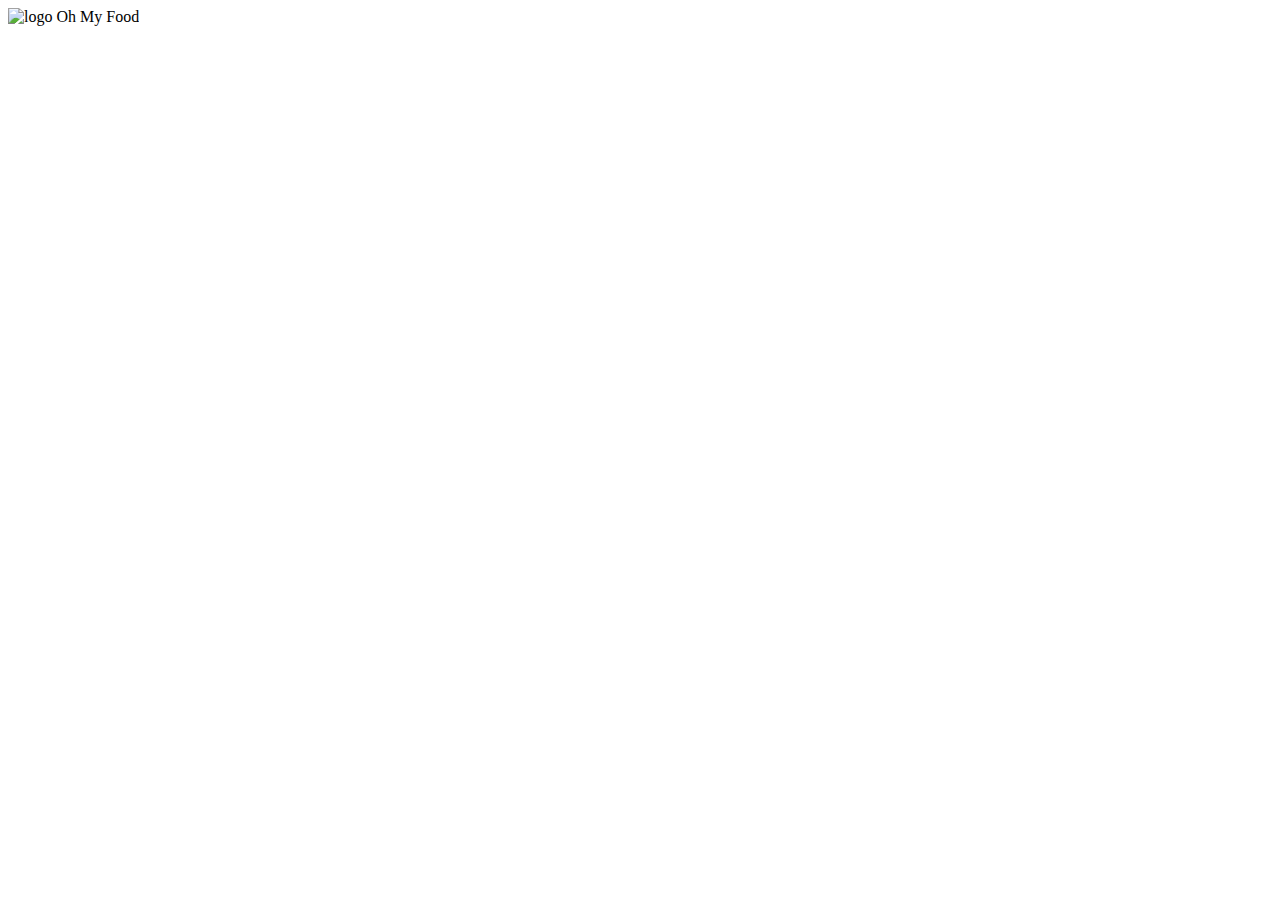
==== menu_a_la_francaise.html @ 5e6cb44e "first" ====
<!DOCTYPE html>
<html lang="fr">
<head>
    <meta charset="UTF-8">
    <meta name="viewport" content="width=device-width, initial-scale=1.0">
    <title>A la française</title>
    <link rel="stylesheet" href="./style.css">
</head>
<body>
    <header>
        <i class="fa-solid fa-arrow-left"></i>
        <img src="./Images et textes Ohmyfood/images/logo/" alt="logo Oh My Food">
    </header>

    <footer>
        
    </footer>
</body>
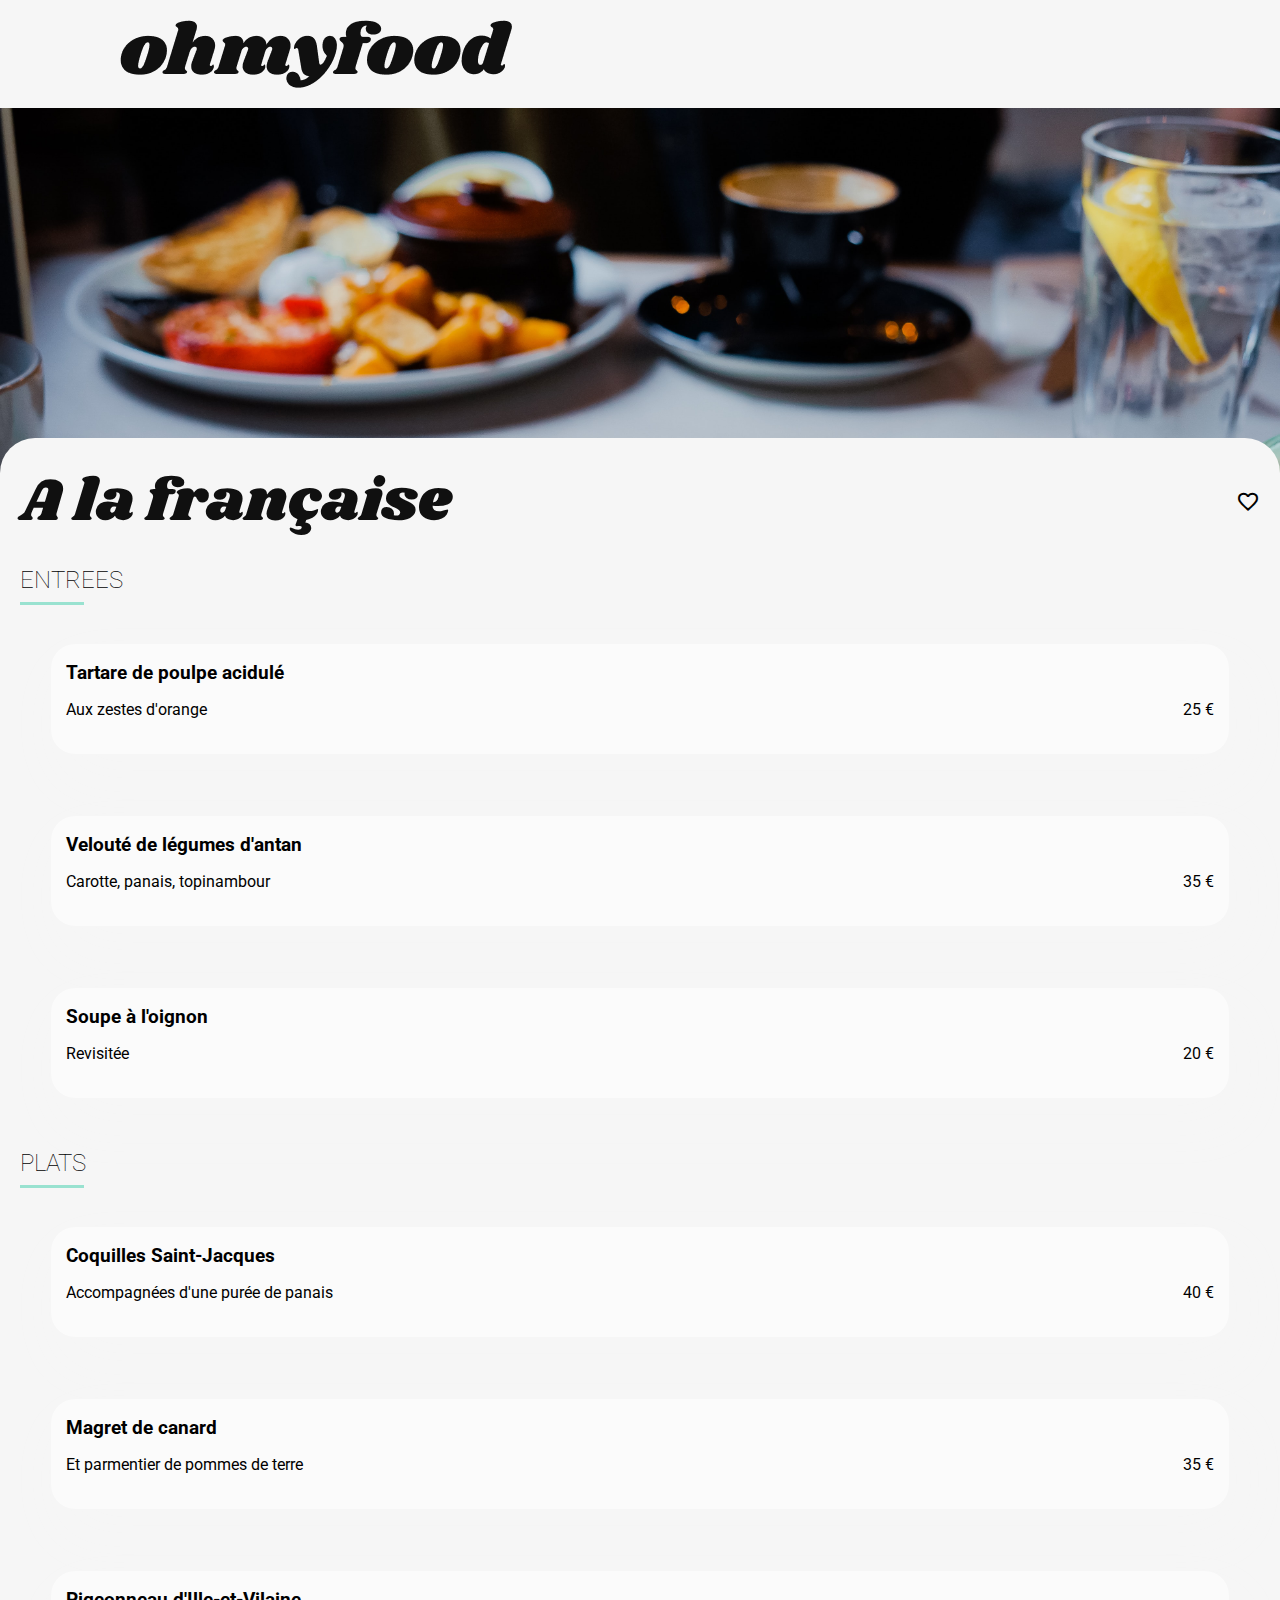
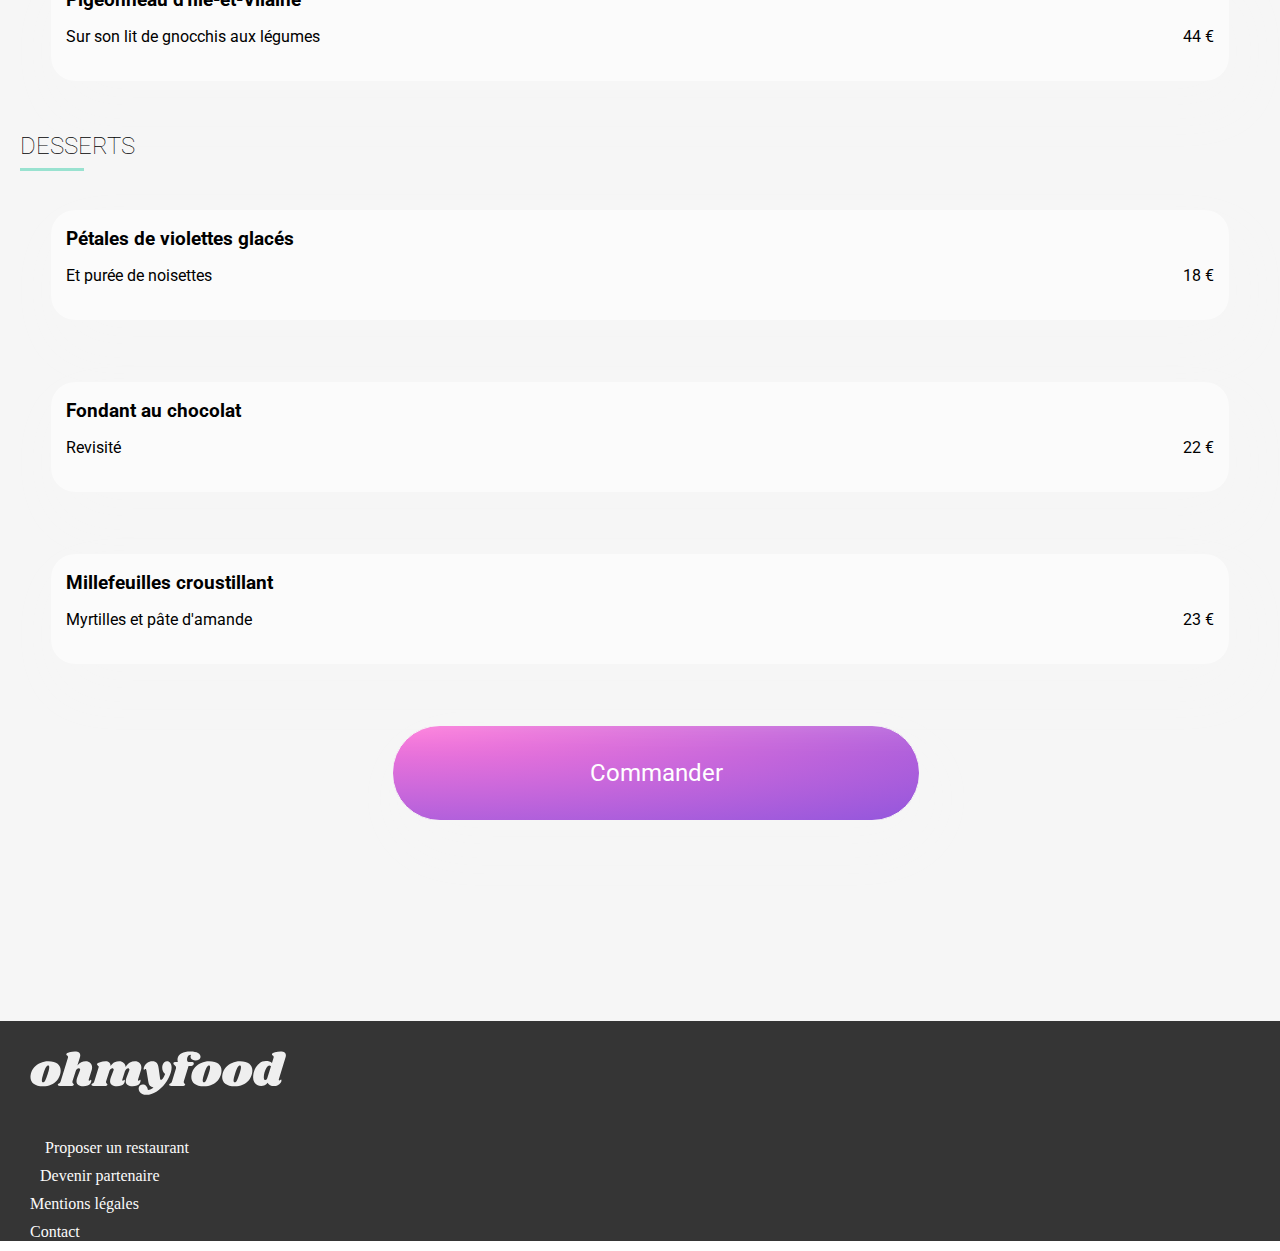
==== commit 7b34c305: "pages menu" ====
--- a/menu_a_la_francaise.html
+++ b/menu_a_la_francaise.html
@@ -4,15 +4,172 @@
     <meta charset="UTF-8">
     <meta name="viewport" content="width=device-width, initial-scale=1.0">
     <title>A la française</title>
-    <link rel="stylesheet" href="./style.css">
+    <link rel="preconnect" href="https://fonts.googleapis.com">
+    <link rel="preconnect" href="https://fonts.gstatic.com" crossorigin>
+    <link href="https://fonts.googleapis.com/css2?family=Roboto:wght@300;500;900&display=swap" rel="stylesheet">
+    <link href="https://fonts.googleapis.com/css2?family=Shrikhand&display=swap" rel="stylesheet">
+    <link rel="stylesheet" href="https://fonts.googleapis.com/css2?family=Material+Symbols+Outlined:opsz,wght,FILL,GRAD@24,400,0,0" />
+    <link rel="stylesheet" href="https://cdnjs.cloudflare.com/ajax/libs/font-awesome/6.2.1/css/all.min.css"
+    integrity="sha512-MV7K8+y+gLIBoVD59lQIYicR65iaqukzvf/nwasF0nqhPay5w/9lJmVM2hMDcnK1OnMGCdVK+iQrJ7lzPJQd1w=="
+    crossorigin="anonymous" referrerpolicy="no-referrer">
+    <link rel="stylesheet" href="SCSS/styles_menu.css">
 </head>
 <body>
+    <div class="main-container">
     <header>
-        <i class="fa-solid fa-arrow-left"></i>
-        <img src="./Images et textes Ohmyfood/images/logo/" alt="logo Oh My Food">
+        <a href="index.html"><i class="fa-solid fa-arrow-left"></i></a>
+        <img src="/Images et textes Ohmyfood/images/logo/ohmyfood.png" alt="logo Oh My Food" class="logo">
     </header>
+    
+        <div class="img_restau">
+            <img src="Images et textes Ohmyfood/images/restaurants/toa-heftiba-DQKerTsQwi0-unsplash.jpg" 
+            alt="image d'un plat du restaurant A la française">
+        </div>
+        <section class="menu">
 
-    <footer>
-        
+            <div class="name_restau">
+            <h1>A la française</h1>
+            <span class="material-symbols-outlined">
+                favorite
+            </span>
+            </div>
+
+            <div class="entrees">
+                <h2>ENTREES</h2>
+                <hr class="line">
+                <div>
+                    <div class="btn">  
+                        <h3>Tartare de poulpe acidulé</h3>
+                        <div>
+                            <p>Aux zestes d'orange</p>
+                            <span class="price">25 €</span>
+                        </div>
+                    </div>
+                    <div class="btn_menu hidden">
+                        <i class="fa-solid fa-circle-check"></i>
+                    </div>
+                </div>
+                <div>
+                    <div class="btn">
+                        <h3>Velouté de légumes d'antan</h3>
+                        <div>
+                            <p>Carotte, panais, topinambour</p>
+                            <span class="price">35 €</span>
+                        </div>
+                    </div>
+                    <div class="btn_menu hidden">
+                        <i class="fa-solid fa-circle-check"></i>
+                    </div>
+                </div>
+                <div>
+                    <div class="btn">
+                        <h3>Soupe à l'oignon</h3>
+                        <div>
+                            <p>Revisitée</p>
+                            <span class="price">20 €</span>
+                        </div>
+                    </div>
+                    <div class="btn_menu hidden">
+                        <i class="fa-solid fa-circle-check"></i>
+                    </div>
+                </div>
+            </div>
+
+            <div class="plats">
+                <h2>PLATS</h2>
+                <hr class="line">
+                <div>
+                    <div class="btn">  
+                        <h3>Coquilles Saint-Jacques</h3>
+                        <div>
+                            <p>Accompagnées d'une purée de panais</p>
+                            <span class="price">40 €</span>
+                        </div>
+                    </div>
+                    <div class="btn_menu hidden">
+                        <i class="fa-solid fa-circle-check"></i>
+                    </div>
+                </div>
+                <div>
+                    <div class="btn">
+                        <h3>Magret de canard</h3>
+                        <div>
+                            <p>Et parmentier de pommes de terre</p>
+                            <span class="price">35 €</span>
+                        </div>
+                    </div>
+                    <div class="btn_menu hidden">
+                        <i class="fa-solid fa-circle-check"></i>
+                    </div>
+                </div>
+                <div>
+                    <div class="btn">
+                        <h3>Pigeonneau d'Ille-et-Vilaine</h3>
+                        <div>
+                            <p>Sur son lit de gnocchis aux légumes</p>
+                            <span class="price">44 €</span>
+                        </div>
+                    </div>
+                    <div class="btn_menu hidden">
+                        <i class="fa-solid fa-circle-check"></i>
+                    </div>
+                </div>
+            </div>
+
+            <div class="desserts">
+                <h2>DESSERTS</h2>
+                <hr class="line">
+                <div>
+                    <div class="btn">  
+                        <h3>Pétales de violettes glacés</h3>
+                        <div>
+                            <p>Et purée de noisettes</p>
+                            <span class="price">18 €</span>
+                        </div>
+                    </div>
+                    <div class="btn_menu hidden">
+                        <i class="fa-solid fa-circle-check"></i>
+                    </div>
+                </div>
+                <div>
+                    <div class="btn">
+                        <h3>Fondant au chocolat</h3>
+                        <div>
+                            <p>Revisité</p>
+                            <span class="price">22 €</span>
+                        </div>
+                    </div>
+                    <div class="btn_menu hidden">
+                        <i class="fa-solid fa-circle-check"></i>
+                    </div>
+                </div>
+                <div>
+                    <div class="btn">
+                        <h3>Millefeuilles croustillant</h3>
+                        <div>
+                            <p>Myrtilles et pâte d'amande</p>
+                            <span class="price">23 €</span>
+                        </div>
+                    </div>
+                    <div class="btn_menu hidden">
+                        <i class="fa-solid fa-circle-check"></i>
+                    </div>
+                </div>
+            </div>
+            
+            <div class="btn btn_pink">Commander</div>
+    </section>
+    </div>
+
+
+
+    <footer class="footer">
+        <img src="/Images et textes Ohmyfood/images/logo/ohmyfood@2x.svg" alt="logo oh my food" class="logo">
+        <ul>
+            <li> <a href="#"><i class="fa-solid fa-utensils"></i>Proposer un restaurant</a></li>
+            <li> <a href="#"><i class="fa-solid fa-handshake-angle"></i>Devenir partenaire</a></li>
+            <li> <a href="#">Mentions légales</a></li>
+            <li> <a href="#">Contact</a></li>
+        </ul>
     </footer>
 </body>--- a/SCSS/styles_menu.css
+++ b/SCSS/styles_menu.css
@@ -0,0 +1,178 @@
+body {
+  margin: 0;
+  padding: 0;
+  width: 100%;
+}
+
+.main-container {
+  display: flex;
+  width: 100%;
+  flex-direction: column;
+  font-family: "Roboto";
+  padding-bottom: 0px;
+  background-color: #f6f6f6;
+}
+
+header {
+  display: flex;
+  flex-direction: row;
+  align-items: center;
+  padding: 20px;
+}
+header .fa-arrow-left {
+  margin-right: 100px;
+}
+
+.img_restau {
+  width: 100%;
+  height: 30rem;
+  margin: 0px;
+  padding: 0px;
+}
+.img_restau img {
+  width: 100%;
+  -o-object-fit: cover;
+     object-fit: cover;
+  margin: 0px;
+  padding: 0px;
+}
+
+.menu {
+  width: 100%;
+  height: 100%;
+  box-sizing: border-box;
+  background-color: #f6f6f6;
+  border-radius: 35px 35px 0 0;
+  padding: 20px;
+  position: relative;
+  top: -150px;
+}
+
+.name_restau {
+  display: flex;
+  flex-direction: row;
+  align-items: center;
+  justify-content: space-between;
+  font-family: "Shrikhand";
+  margin: 0px;
+}
+.name_restau h1 {
+  margin: 0px;
+  font-size: 60px;
+  font-weight: 300;
+  color: #101010;
+}
+.name_restau .material-symbols-outlined {
+  margin-left: 15%;
+}
+
+h1, h3, div {
+  text-overflow: ellipsis;
+}
+
+a {
+  text-decoration: none;
+  color: inherit;
+}
+
+.btn {
+  width: 100%;
+  height: 5rem;
+  margin: 30px;
+  padding: 15px;
+  display: flex;
+  flex-direction: column;
+  justify-content: center;
+  background-color: #fbfbfb;
+  border: 1px solid #f6f6f6;
+  border-radius: 25px;
+  box-shadow: 10px 25px 55px 5px #f6f6f6;
+  color: black;
+}
+.btn_pink {
+  background: radial-gradient(ellipse at top left, #FF79DA, #9356DC);
+  color: white;
+  font-size: 24px;
+  text-align: center;
+  justify-content: center;
+  border-radius: 25rem;
+  width: 40%;
+  height: 4rem;
+  margin-left: 30%;
+}
+.btn_menu {
+  background-color: #99E2D0;
+  width: 5rem;
+  height: 5rem;
+  padding: 10px;
+  border-radius: 0 15px 15px 0;
+  justify-content: center;
+}
+.btn_menu .fa-circle-check {
+  color: #fbfbfb;
+  font-size: 3rem;
+}
+.btn_menu.hidden {
+  display: none;
+}
+.btn h3 {
+  width: 100%;
+  margin: 0;
+}
+.btn div {
+  width: 100%;
+  margin: 0;
+  display: flex;
+  justify-content: space-between;
+}
+
+.entrees, .plats, .desserts {
+  display: flex;
+  flex-direction: column;
+}
+.entrees div, .plats div, .desserts div {
+  display: flex;
+  align-items: center;
+}
+.entrees h2, .plats h2, .desserts h2 {
+  width: 100%;
+  font-size: 24px;
+  font-weight: 100;
+  margin-bottom: 0px;
+}
+.entrees .line, .plats .line, .desserts .line {
+  width: 4rem;
+  height: 3px;
+  background-color: #99E2D0;
+  margin-left: 0px;
+  border: none;
+}
+
+.footer {
+  background-color: #353535;
+  margin: 0px;
+}
+.footer .logo {
+  width: 20%;
+  filter: invert(100%);
+  margin: 30px;
+  padding: 0px;
+}
+.footer ul {
+  list-style-type: none;
+  padding: 0px;
+  margin: 10px 30px;
+}
+.footer i {
+  margin: 0px;
+}
+.footer .fa-utensils {
+  margin-right: 15px;
+}
+.footer .fa-handshake-angle {
+  margin-right: 10px;
+}
+.footer li {
+  margin: 10px 0px;
+  color: #fbfbfb;
+}/*# sourceMappingURL=styles_menu.css.map */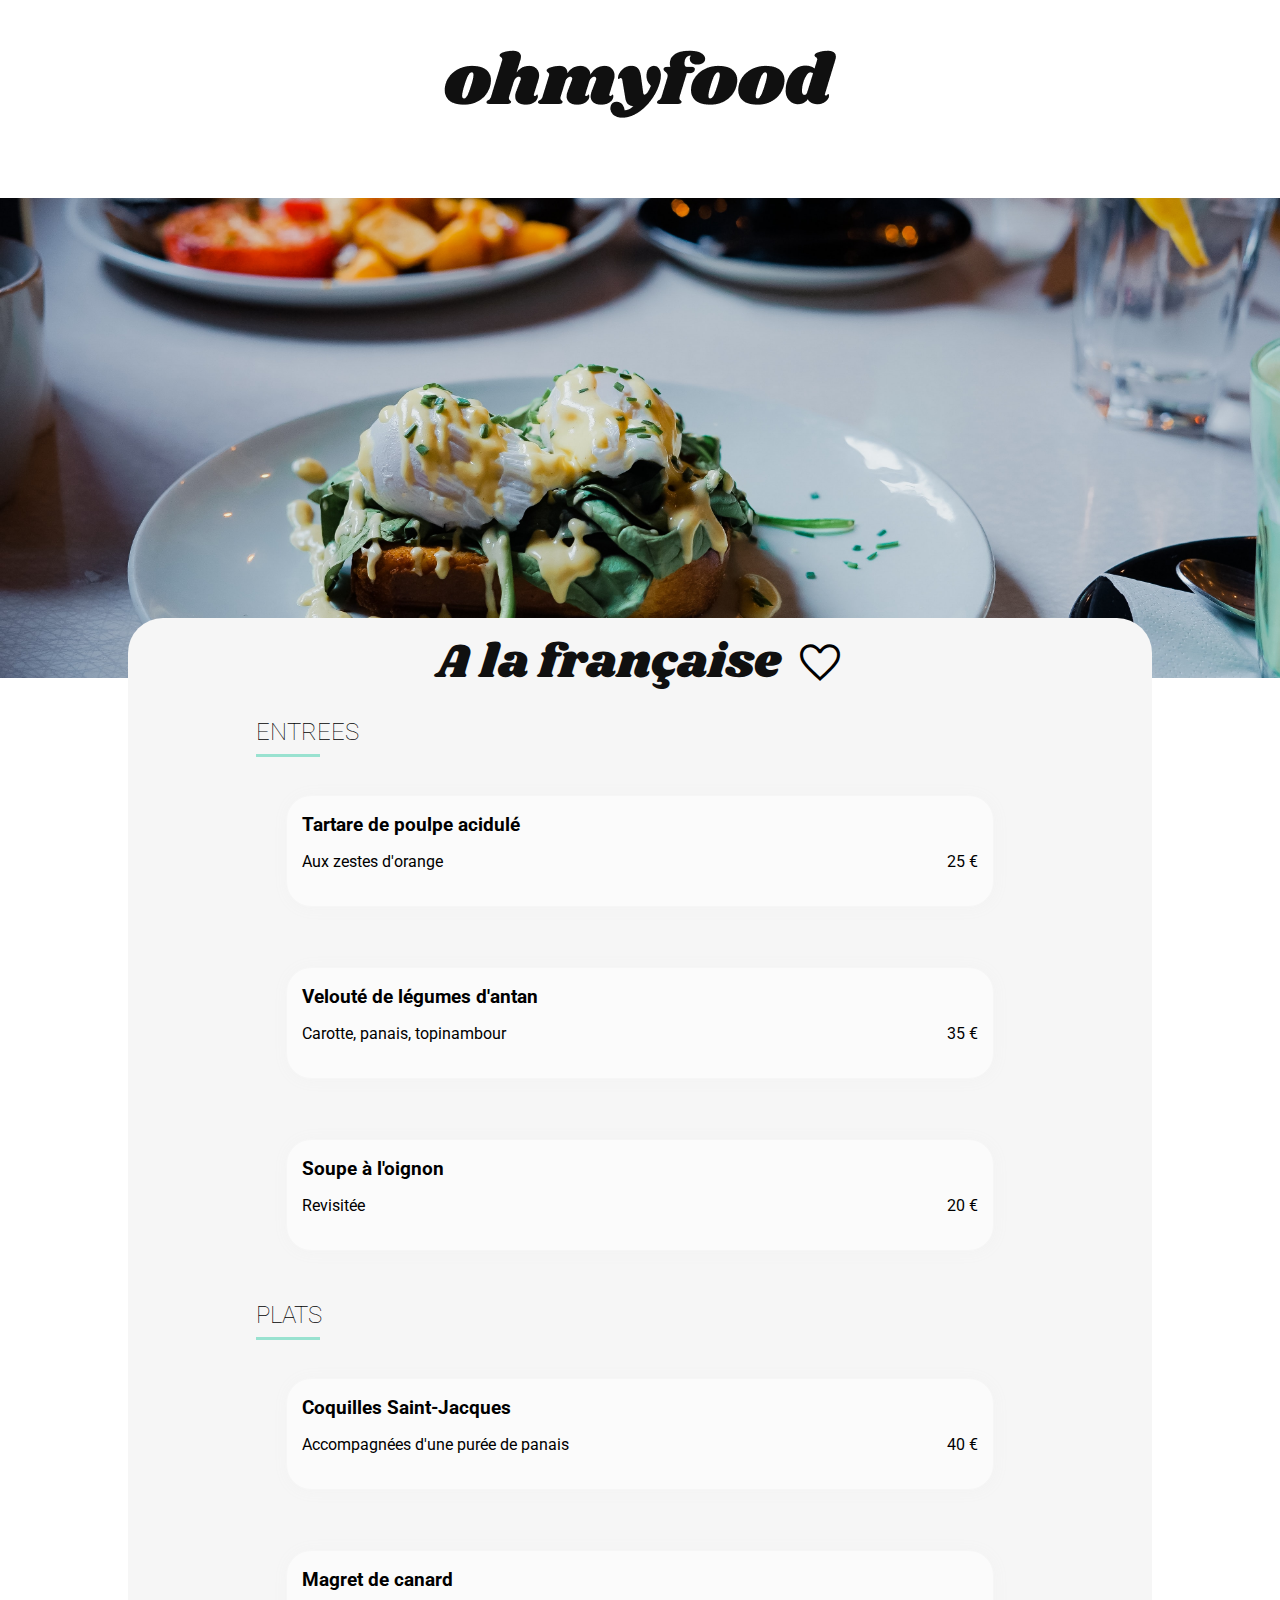
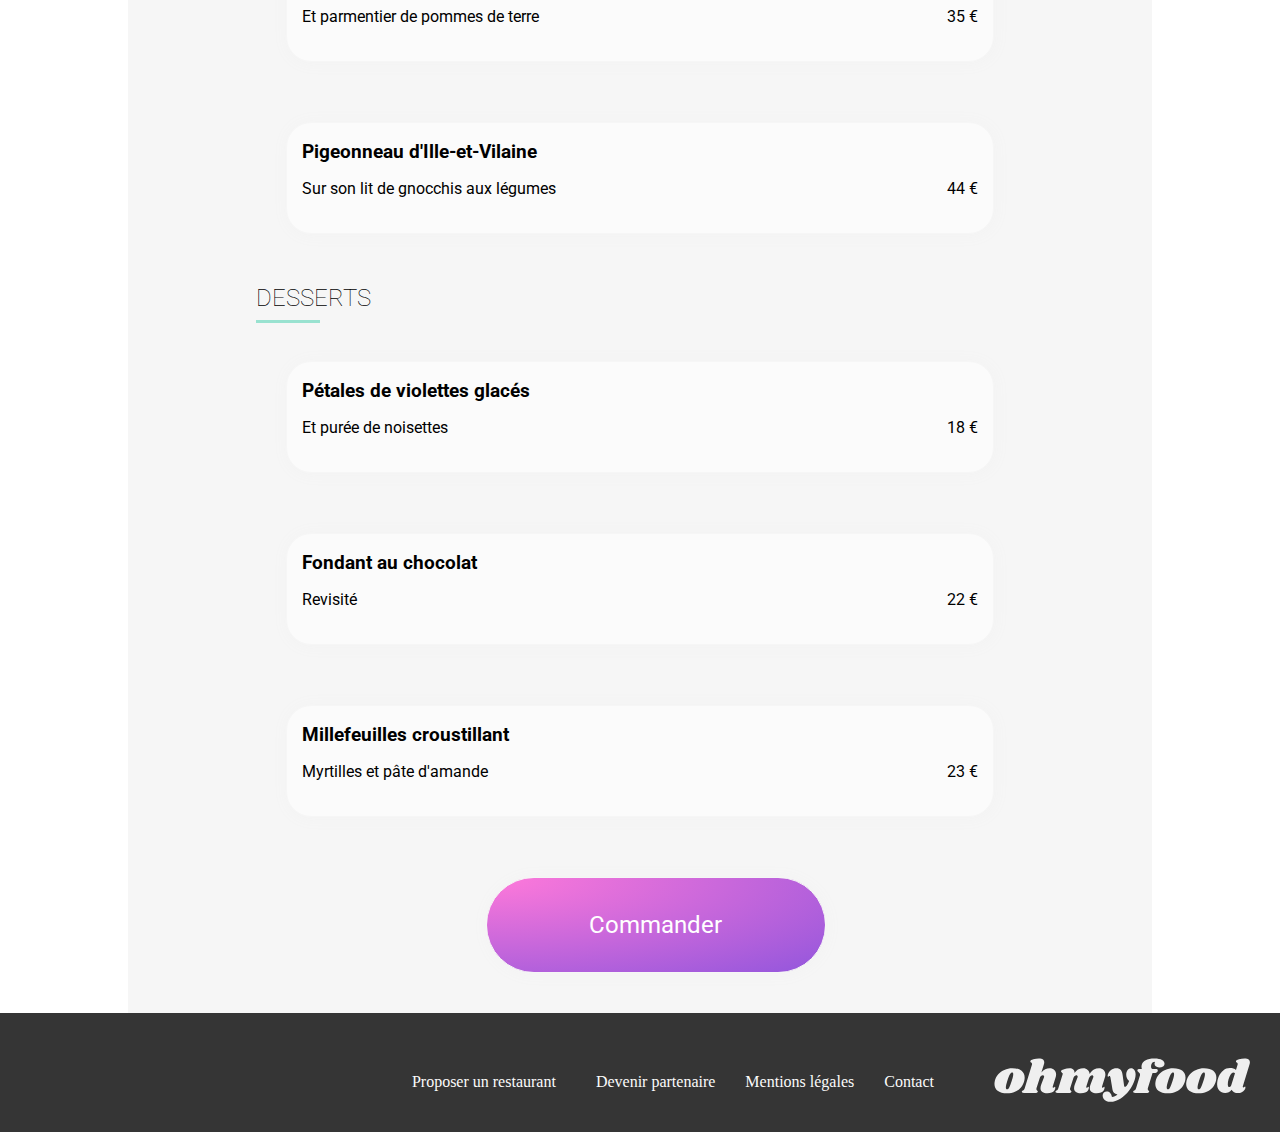
==== commit 157b7c4b: "pages menu" ====
--- a/menu_a_la_francaise.html
+++ b/menu_a_la_francaise.html
@@ -1,5 +1,6 @@
 <!DOCTYPE html>
 <html lang="fr">
+
 <head>
     <meta charset="UTF-8">
     <meta name="viewport" content="width=device-width, initial-scale=1.0">
@@ -8,37 +9,40 @@
     <link rel="preconnect" href="https://fonts.gstatic.com" crossorigin>
     <link href="https://fonts.googleapis.com/css2?family=Roboto:wght@300;500;900&display=swap" rel="stylesheet">
     <link href="https://fonts.googleapis.com/css2?family=Shrikhand&display=swap" rel="stylesheet">
-    <link rel="stylesheet" href="https://fonts.googleapis.com/css2?family=Material+Symbols+Outlined:opsz,wght,FILL,GRAD@24,400,0,0" />
+    <link rel="stylesheet"
+        href="https://fonts.googleapis.com/css2?family=Material+Symbols+Outlined:opsz,wght,FILL,GRAD@24,400,0,0" />
     <link rel="stylesheet" href="https://cdnjs.cloudflare.com/ajax/libs/font-awesome/6.2.1/css/all.min.css"
-    integrity="sha512-MV7K8+y+gLIBoVD59lQIYicR65iaqukzvf/nwasF0nqhPay5w/9lJmVM2hMDcnK1OnMGCdVK+iQrJ7lzPJQd1w=="
-    crossorigin="anonymous" referrerpolicy="no-referrer">
+        integrity="sha512-MV7K8+y+gLIBoVD59lQIYicR65iaqukzvf/nwasF0nqhPay5w/9lJmVM2hMDcnK1OnMGCdVK+iQrJ7lzPJQd1w=="
+        crossorigin="anonymous" referrerpolicy="no-referrer">
     <link rel="stylesheet" href="SCSS/styles_menu.css">
 </head>
+
 <body>
     <div class="main-container">
-    <header>
-        <a href="index.html"><i class="fa-solid fa-arrow-left"></i></a>
-        <img src="/Images et textes Ohmyfood/images/logo/ohmyfood.png" alt="logo Oh My Food" class="logo">
-    </header>
-    
+        <header>
+            <a href="index.html"><i class="fa-solid fa-arrow-left"></i>
+            <img src="/Images et textes Ohmyfood/images/logo/ohmyfood.png" alt="logo Oh My Food" class="logo">
+            </a>
+        </header>
+
         <div class="img_restau">
-            <img src="Images et textes Ohmyfood/images/restaurants/toa-heftiba-DQKerTsQwi0-unsplash.jpg" 
-            alt="image d'un plat du restaurant A la française">
+            <img src="Images et textes Ohmyfood/images/restaurants/toa-heftiba-DQKerTsQwi0-unsplash.jpg"
+                alt="image d'un plat du restaurant A la française">
         </div>
         <section class="menu">
 
             <div class="name_restau">
-            <h1>A la française</h1>
-            <span class="material-symbols-outlined">
-                favorite
-            </span>
+                <h1>A la française</h1>
+                <span class="material-symbols-outlined">
+                    favorite
+                </span>
             </div>
 
             <div class="entrees">
                 <h2>ENTREES</h2>
                 <hr class="line">
                 <div>
-                    <div class="btn">  
+                    <div class="btn">
                         <h3>Tartare de poulpe acidulé</h3>
                         <div>
                             <p>Aux zestes d'orange</p>
@@ -79,7 +83,7 @@
                 <h2>PLATS</h2>
                 <hr class="line">
                 <div>
-                    <div class="btn">  
+                    <div class="btn">
                         <h3>Coquilles Saint-Jacques</h3>
                         <div>
                             <p>Accompagnées d'une purée de panais</p>
@@ -120,7 +124,7 @@
                 <h2>DESSERTS</h2>
                 <hr class="line">
                 <div>
-                    <div class="btn">  
+                    <div class="btn">
                         <h3>Pétales de violettes glacés</h3>
                         <div>
                             <p>Et purée de noisettes</p>
@@ -156,9 +160,9 @@
                     </div>
                 </div>
             </div>
-            
+
             <div class="btn btn_pink">Commander</div>
-    </section>
+        </section>
     </div>
 
 
--- a/SCSS/styles_menu.css
+++ b/SCSS/styles_menu.css
@@ -10,17 +10,25 @@
   flex-direction: column;
   font-family: "Roboto";
   padding-bottom: 0px;
-  background-color: #f6f6f6;
+  margin-bottom: 0px;
+  background-color: none;
 }
 
 header {
+  padding-top: 30px;
+}
+header a {
   display: flex;
   flex-direction: row;
   align-items: center;
+  justify-content: center;
   padding: 20px;
+  position: relative;
 }
 header .fa-arrow-left {
-  margin-right: 100px;
+  display: block;
+  position: absolute;
+  left: 20px;
 }
 
 .img_restau {
@@ -28,6 +36,8 @@
   height: 30rem;
   margin: 0px;
   padding: 0px;
+  position: relative;
+  bottom: -60px;
 }
 .img_restau img {
   width: 100%;
@@ -39,34 +49,36 @@
 
 .menu {
   width: 100%;
-  height: 100%;
   box-sizing: border-box;
   background-color: #f6f6f6;
   border-radius: 35px 35px 0 0;
-  padding: 20px;
+  padding: 20px 10px;
+  margin: 0px;
   position: relative;
-  top: -150px;
 }
 
 .name_restau {
   display: flex;
   flex-direction: row;
   align-items: center;
-  justify-content: space-between;
+  justify-content: center;
   font-family: "Shrikhand";
   margin: 0px;
 }
 .name_restau h1 {
   margin: 0px;
-  font-size: 60px;
+  font-size: 48px;
   font-weight: 300;
   color: #101010;
 }
 .name_restau .material-symbols-outlined {
-  margin-left: 15%;
-}
-
-h1, h3, div {
+  margin-left: 15px;
+  font-size: 48px;
+}
+
+h1,
+h3,
+div {
   text-overflow: ellipsis;
 }
 
@@ -86,8 +98,12 @@
   background-color: #fbfbfb;
   border: 1px solid #f6f6f6;
   border-radius: 25px;
-  box-shadow: 10px 25px 55px 5px #f6f6f6;
+  box-shadow: 1px 1px 15px 1px #f3f3f3;
   color: black;
+}
+.btn:active + .hidden {
+  display: block;
+  transform: translatex(-150%);
 }
 .btn_pink {
   background: radial-gradient(ellipse at top left, #FF79DA, #9356DC);
@@ -114,33 +130,44 @@
 }
 .btn_menu.hidden {
   display: none;
-}
-.btn h3 {
+  transition: all;
+}
+
+h3 {
   width: 100%;
   margin: 0;
 }
-.btn div {
+
+div {
   width: 100%;
   margin: 0;
   display: flex;
   justify-content: space-between;
 }
 
-.entrees, .plats, .desserts {
+.entrees,
+.plats,
+.desserts {
   display: flex;
   flex-direction: column;
 }
-.entrees div, .plats div, .desserts div {
+.entrees div,
+.plats div,
+.desserts div {
   display: flex;
   align-items: center;
 }
-.entrees h2, .plats h2, .desserts h2 {
+.entrees h2,
+.plats h2,
+.desserts h2 {
   width: 100%;
   font-size: 24px;
   font-weight: 100;
   margin-bottom: 0px;
 }
-.entrees .line, .plats .line, .desserts .line {
+.entrees .line,
+.plats .line,
+.desserts .line {
   width: 4rem;
   height: 3px;
   background-color: #99E2D0;
@@ -175,4 +202,25 @@
 .footer li {
   margin: 10px 0px;
   color: #fbfbfb;
+}
+
+@media (min-width: 1024px) {
+  .menu {
+    margin: 0px 10%;
+    padding: 10px 10%;
+    width: 80%;
+  }
+  .footer {
+    display: flex;
+    flex-direction: row-reverse;
+    padding-top: 15px;
+  }
+  .footer ul {
+    display: flex;
+    flex-direction: row;
+    margin-top: 35px;
+  }
+  .footer ul li {
+    margin-left: 30px;
+  }
 }/*# sourceMappingURL=styles_menu.css.map */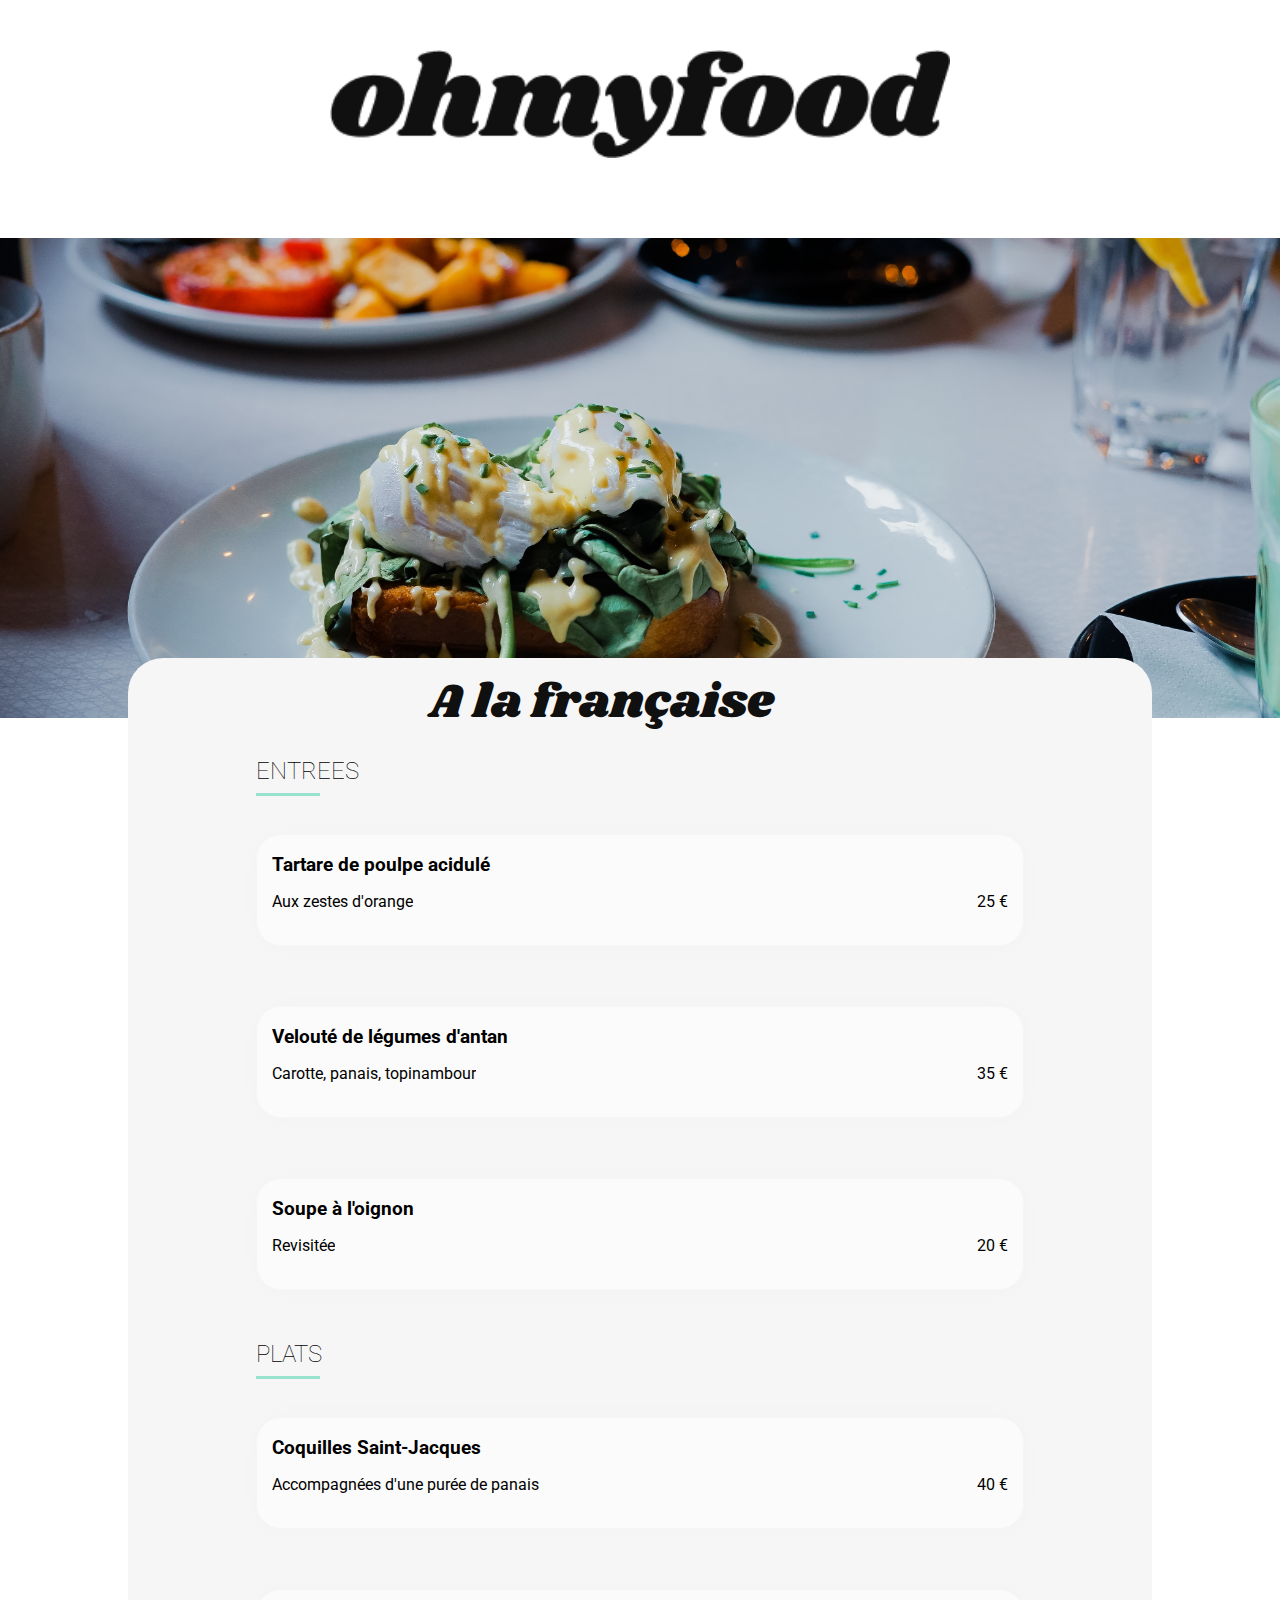
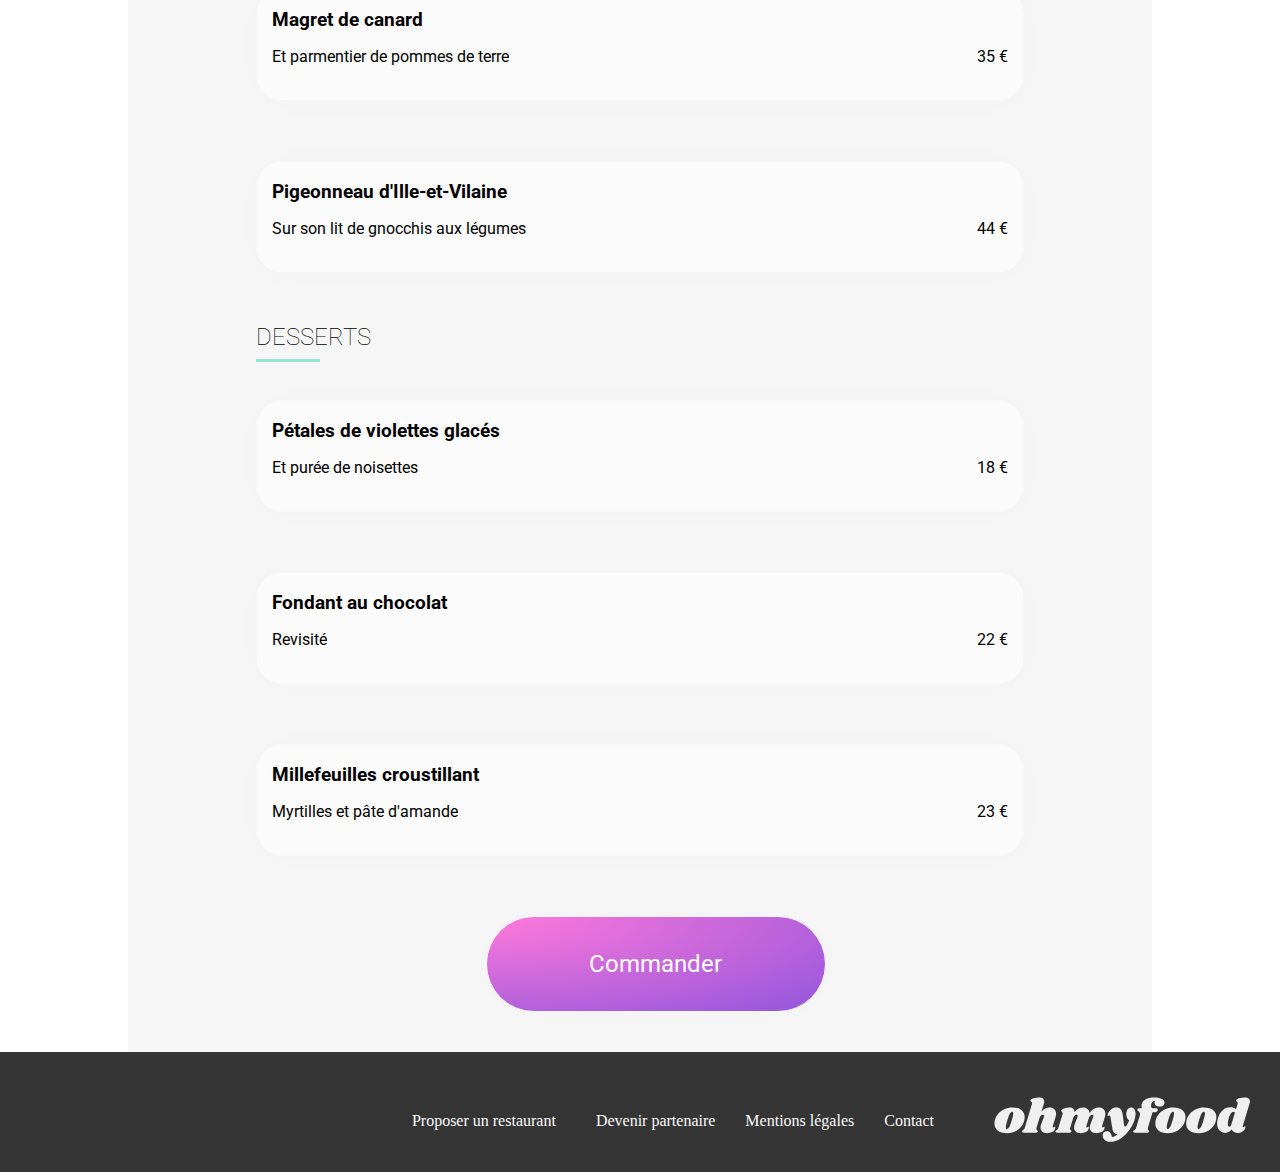
==== commit 8daf78ff: "animations" ====
--- a/menu_a_la_francaise.html
+++ b/menu_a_la_francaise.html
@@ -21,31 +21,29 @@
     <div class="main-container">
         <header>
             <a href="index.html"><i class="fa-solid fa-arrow-left"></i>
-            <img src="/Images et textes Ohmyfood/images/logo/ohmyfood.png" alt="logo Oh My Food" class="logo">
+            <img src="./ImagesTextes/images/logo/ohmyfood.png" alt="logo Oh My Food" class="logo">
             </a>
         </header>
 
         <div class="img_restau">
-            <img src="Images et textes Ohmyfood/images/restaurants/toa-heftiba-DQKerTsQwi0-unsplash.jpg"
+            <img src="./ImagesTextes/images/restaurants/toa-heftiba-DQKerTsQwi0-unsplash.jpg"
                 alt="image d'un plat du restaurant A la française">
         </div>
         <section class="menu">
 
             <div class="name_restau">
-                <h1>A la française</h1>
-                <span class="material-symbols-outlined">
-                    favorite
-                </span>
+                <h1 class="texte">A la française</h1>
+                <i class="fa-regular fa-heart empty_heart"></i>
             </div>
 
             <div class="entrees">
                 <h2>ENTREES</h2>
                 <hr class="line">
-                <div>
+                <div class="plat">
                     <div class="btn">
-                        <h3>Tartare de poulpe acidulé</h3>
+                        <h3 class="texte">Tartare de poulpe acidulé</h3>
                         <div>
-                            <p>Aux zestes d'orange</p>
+                            <p class="texte">Aux zestes d'orange</p>
                             <span class="price">25 €</span>
                         </div>
                     </div>
@@ -53,11 +51,11 @@
                         <i class="fa-solid fa-circle-check"></i>
                     </div>
                 </div>
-                <div>
+                <div class="plat">
                     <div class="btn">
-                        <h3>Velouté de légumes d'antan</h3>
+                        <h3 class="texte">Velouté de légumes d'antan</h3>
                         <div>
-                            <p>Carotte, panais, topinambour</p>
+                            <p class="texte">Carotte, panais, topinambour</p>
                             <span class="price">35 €</span>
                         </div>
                     </div>
@@ -65,11 +63,11 @@
                         <i class="fa-solid fa-circle-check"></i>
                     </div>
                 </div>
-                <div>
+                <div class="plat">
                     <div class="btn">
-                        <h3>Soupe à l'oignon</h3>
+                        <h3 class="texte">Soupe à l'oignon</h3>
                         <div>
-                            <p>Revisitée</p>
+                            <p class="texte">Revisitée</p>
                             <span class="price">20 €</span>
                         </div>
                     </div>
@@ -82,11 +80,11 @@
             <div class="plats">
                 <h2>PLATS</h2>
                 <hr class="line">
-                <div>
+                <div class="plat">
                     <div class="btn">
-                        <h3>Coquilles Saint-Jacques</h3>
+                        <h3 class="texte">Coquilles Saint-Jacques</h3>
                         <div>
-                            <p>Accompagnées d'une purée de panais</p>
+                            <p class="texte">Accompagnées d'une purée de panais</p>
                             <span class="price">40 €</span>
                         </div>
                     </div>
@@ -94,11 +92,11 @@
                         <i class="fa-solid fa-circle-check"></i>
                     </div>
                 </div>
-                <div>
+                <div class="plat">
                     <div class="btn">
-                        <h3>Magret de canard</h3>
+                        <h3 class="texte">Magret de canard</h3>
                         <div>
-                            <p>Et parmentier de pommes de terre</p>
+                            <p class="texte">Et parmentier de pommes de terre</p>
                             <span class="price">35 €</span>
                         </div>
                     </div>
@@ -106,11 +104,11 @@
                         <i class="fa-solid fa-circle-check"></i>
                     </div>
                 </div>
-                <div>
+                <div class="plat">
                     <div class="btn">
-                        <h3>Pigeonneau d'Ille-et-Vilaine</h3>
+                        <h3 class="texte">Pigeonneau d'Ille-et-Vilaine</h3>
                         <div>
-                            <p>Sur son lit de gnocchis aux légumes</p>
+                            <p class="texte">Sur son lit de gnocchis aux légumes</p>
                             <span class="price">44 €</span>
                         </div>
                     </div>
@@ -123,11 +121,11 @@
             <div class="desserts">
                 <h2>DESSERTS</h2>
                 <hr class="line">
-                <div>
+                <div class="plat">
                     <div class="btn">
-                        <h3>Pétales de violettes glacés</h3>
+                        <h3 class="texte">Pétales de violettes glacés</h3>
                         <div>
-                            <p>Et purée de noisettes</p>
+                            <p class="texte">Et purée de noisettes</p>
                             <span class="price">18 €</span>
                         </div>
                     </div>
@@ -135,11 +133,11 @@
                         <i class="fa-solid fa-circle-check"></i>
                     </div>
                 </div>
-                <div>
+                <div class="plat">
                     <div class="btn">
-                        <h3>Fondant au chocolat</h3>
+                        <h3 class="texte">Fondant au chocolat</h3>
                         <div>
-                            <p>Revisité</p>
+                            <p class="texte">Revisité</p>
                             <span class="price">22 €</span>
                         </div>
                     </div>
@@ -147,11 +145,11 @@
                         <i class="fa-solid fa-circle-check"></i>
                     </div>
                 </div>
-                <div>
+                <div class="plat">
                     <div class="btn">
-                        <h3>Millefeuilles croustillant</h3>
+                        <h3 class="texte">Millefeuilles croustillant</h3>
                         <div>
-                            <p>Myrtilles et pâte d'amande</p>
+                            <p class="texte">Myrtilles et pâte d'amande</p>
                             <span class="price">23 €</span>
                         </div>
                     </div>
@@ -161,7 +159,7 @@
                 </div>
             </div>
 
-            <div class="btn btn_pink">Commander</div>
+            <div class="btn btn_pink texte">Commander</div>
         </section>
     </div>
 
@@ -169,7 +167,7 @@
 
     <footer class="footer">
         <img src="/Images et textes Ohmyfood/images/logo/ohmyfood@2x.svg" alt="logo oh my food" class="logo">
-        <ul>
+        <ul class="texte">
             <li> <a href="#"><i class="fa-solid fa-utensils"></i>Proposer un restaurant</a></li>
             <li> <a href="#"><i class="fa-solid fa-handshake-angle"></i>Devenir partenaire</a></li>
             <li> <a href="#">Mentions légales</a></li>
--- a/SCSS/styles_menu.css
+++ b/SCSS/styles_menu.css
@@ -11,7 +11,7 @@
   font-family: "Roboto";
   padding-bottom: 0px;
   margin-bottom: 0px;
-  background-color: none;
+  background-color: white;
 }
 
 header {
@@ -30,6 +30,9 @@
   position: absolute;
   left: 20px;
 }
+header .logo {
+  width: 50%;
+}
 
 .img_restau {
   width: 100%;
@@ -70,10 +73,12 @@
   font-size: 48px;
   font-weight: 300;
   color: #101010;
-}
-.name_restau .material-symbols-outlined {
-  margin-left: 15px;
-  font-size: 48px;
+  padding: 0px 10px;
+}
+.name_restau i {
+  margin-left: 10%;
+  font-size: 36px;
+  font-weight: 100;
 }
 
 h1,
@@ -87,10 +92,16 @@
   color: inherit;
 }
 
+.texte {
+  text-overflow: ellipsis;
+  white-space: nowrap;
+  overflow: hidden;
+}
+
 .btn {
   width: 100%;
   height: 5rem;
-  margin: 30px;
+  margin: 30px 0px;
   padding: 15px;
   display: flex;
   flex-direction: column;
@@ -101,10 +112,6 @@
   box-shadow: 1px 1px 15px 1px #f3f3f3;
   color: black;
 }
-.btn:active + .hidden {
-  display: block;
-  transform: translatex(-150%);
-}
 .btn_pink {
   background: radial-gradient(ellipse at top left, #FF79DA, #9356DC);
   color: white;
@@ -117,20 +124,33 @@
   margin-left: 30%;
 }
 .btn_menu {
+  width: 0px;
+  overflow: hidden;
+}
+.btn_menu .fa-circle-check {
+  overflow: hidden;
+}
+.btn_menu .hidden {
+  width: 0px;
+  overflow: hidden;
+}
+
+.plat:hover .hidden {
   background-color: #99E2D0;
   width: 5rem;
   height: 5rem;
-  padding: 10px;
+  padding: 15px;
   border-radius: 0 15px 15px 0;
-  justify-content: center;
-}
-.btn_menu .fa-circle-check {
+  align-items: center;
+  justify-content: center;
+}
+.plat:hover .hidden .fa-circle-check {
   color: #fbfbfb;
   font-size: 3rem;
 }
-.btn_menu.hidden {
-  display: none;
-  transition: all;
+
+.plat:hover .btn {
+  border-radius: 15px 0px 0px 15px;
 }
 
 h3 {
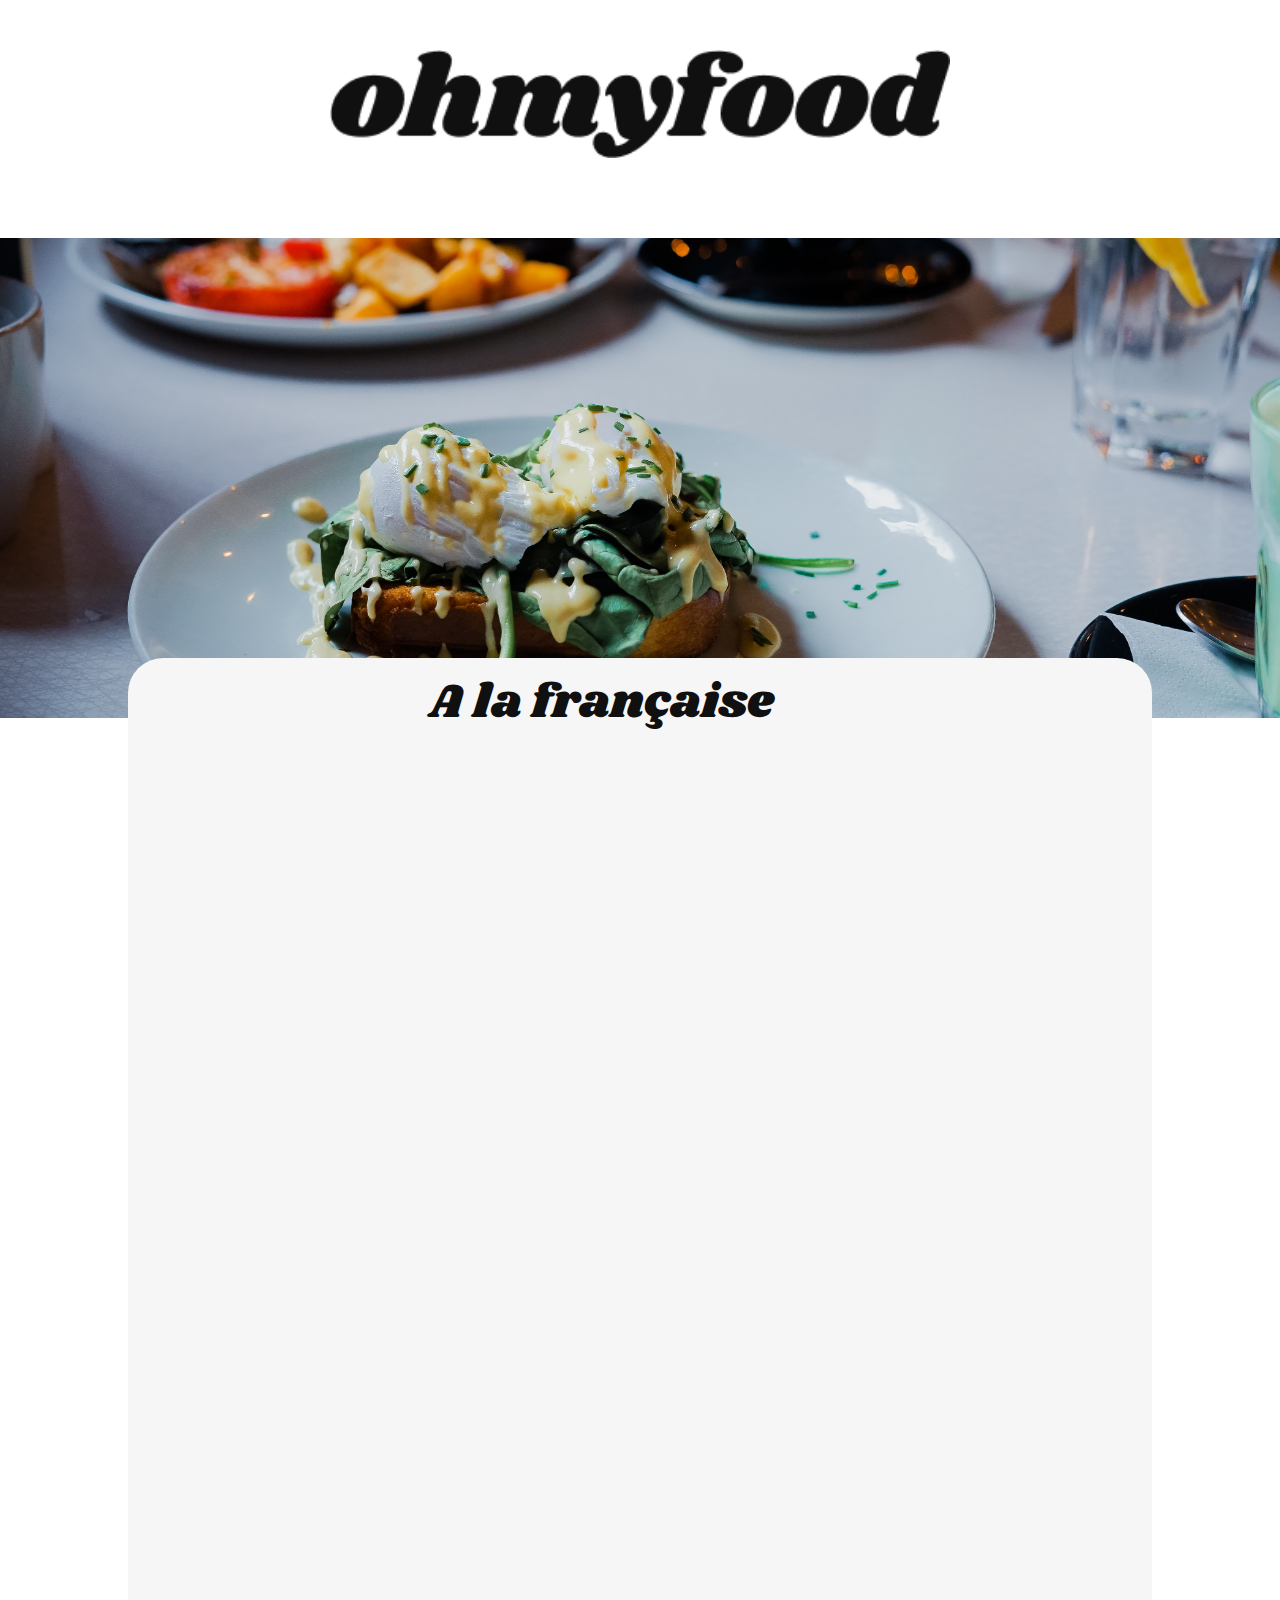
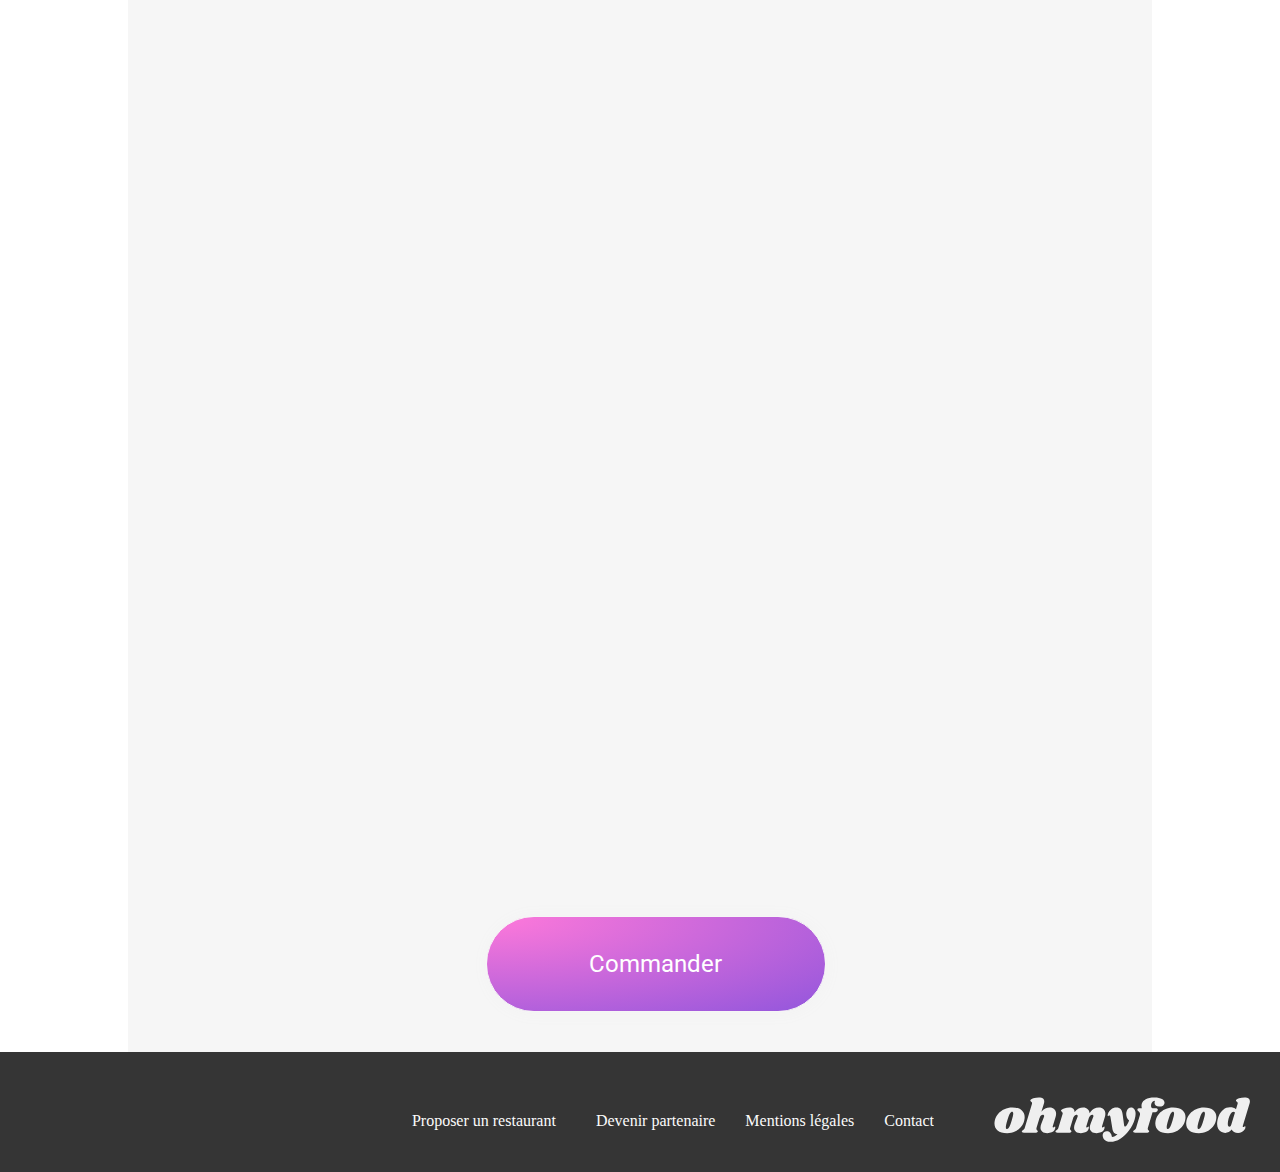
==== commit 4080c7f5: "mise en place de l'animation du loader, correction de l'animation sur la coche, style sur les bouton" ====
--- a/menu_a_la_francaise.html
+++ b/menu_a_la_francaise.html
@@ -166,12 +166,12 @@
 
 
     <footer class="footer">
-        <img src="/Images et textes Ohmyfood/images/logo/ohmyfood@2x.svg" alt="logo oh my food" class="logo">
+        <img src="./ImagesTextes/images/logo/ohmyfood@2x.svg" alt="logo oh my food" class="logo">
         <ul class="texte">
             <li> <a href="#"><i class="fa-solid fa-utensils"></i>Proposer un restaurant</a></li>
             <li> <a href="#"><i class="fa-solid fa-handshake-angle"></i>Devenir partenaire</a></li>
             <li> <a href="#">Mentions légales</a></li>
-            <li> <a href="#">Contact</a></li>
+            <li> <a href="mailto:contact@ohmyfood.fr">Contact</a></li>
         </ul>
     </footer>
 </body>--- a/SCSS/styles_menu.css
+++ b/SCSS/styles_menu.css
@@ -60,6 +60,30 @@
   position: relative;
 }
 
+.entrees {
+  transform: translateX(-3000px);
+  animation: dishes_coming 4s forwards;
+}
+
+.plats {
+  transform: translateX(-3000px);
+  animation: dishes_coming 6s forwards;
+}
+
+.desserts {
+  transform: translateX(-3000px);
+  animation: dishes_coming 8s forwards;
+}
+
+@keyframes dishes_coming {
+  0% {
+    opacity: 0;
+  }
+  100% {
+    transform: translateX(20px);
+    opacity: 1;
+  }
+}
 .name_restau {
   display: flex;
   flex-direction: row;
@@ -126,27 +150,23 @@
 .btn_menu {
   width: 0px;
   overflow: hidden;
+  transition: width 1s ease-in-out, padding 1s ease-in-out;
+  background-color: #99E2D0;
+  height: 5rem;
+  padding: 15px 0px;
+  border-radius: 0 15px 15px 0;
+  align-items: center;
+  justify-content: center;
 }
 .btn_menu .fa-circle-check {
   overflow: hidden;
-}
-.btn_menu .hidden {
-  width: 0px;
-  overflow: hidden;
-}
-
-.plat:hover .hidden {
-  background-color: #99E2D0;
-  width: 5rem;
-  height: 5rem;
-  padding: 15px;
-  border-radius: 0 15px 15px 0;
-  align-items: center;
-  justify-content: center;
-}
-.plat:hover .hidden .fa-circle-check {
   color: #fbfbfb;
   font-size: 3rem;
+}
+
+.plat:hover .hidden {
+  width: 5rem;
+  padding: 15px;
 }
 
 .plat:hover .btn {
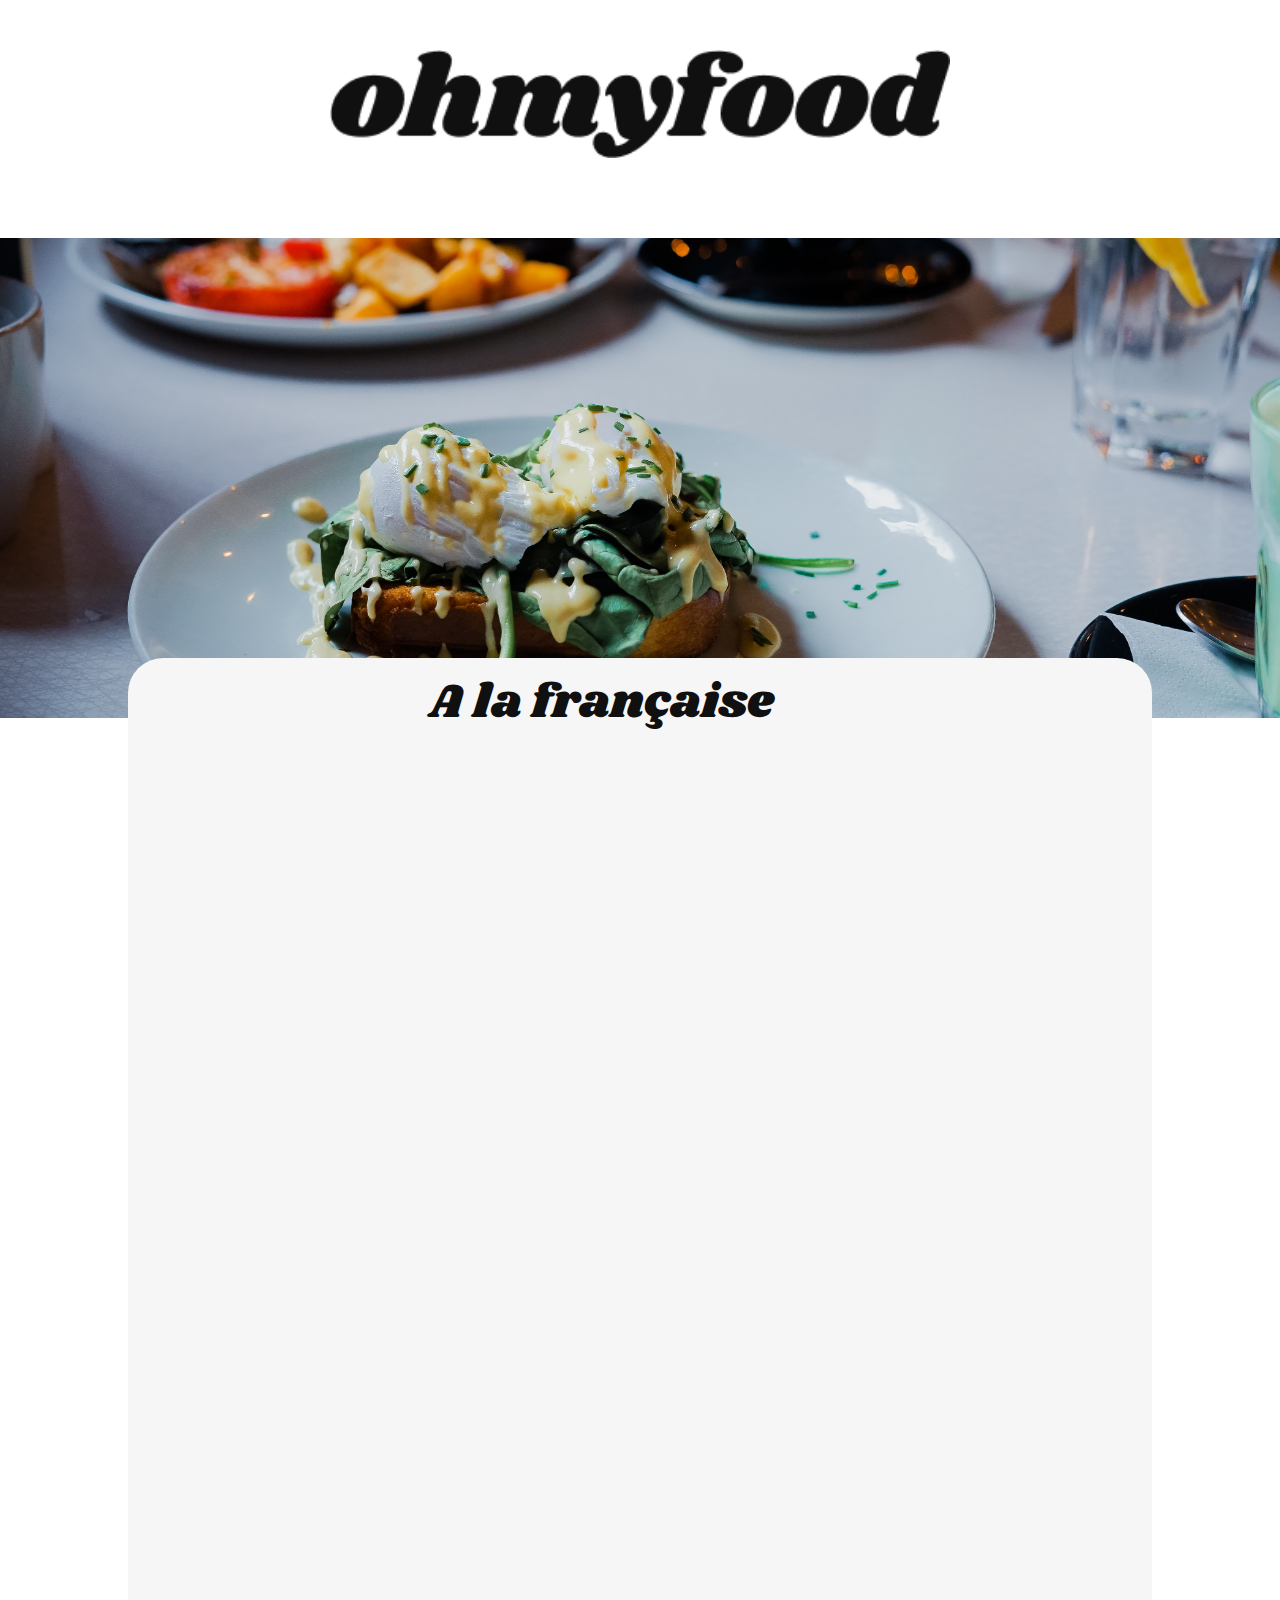
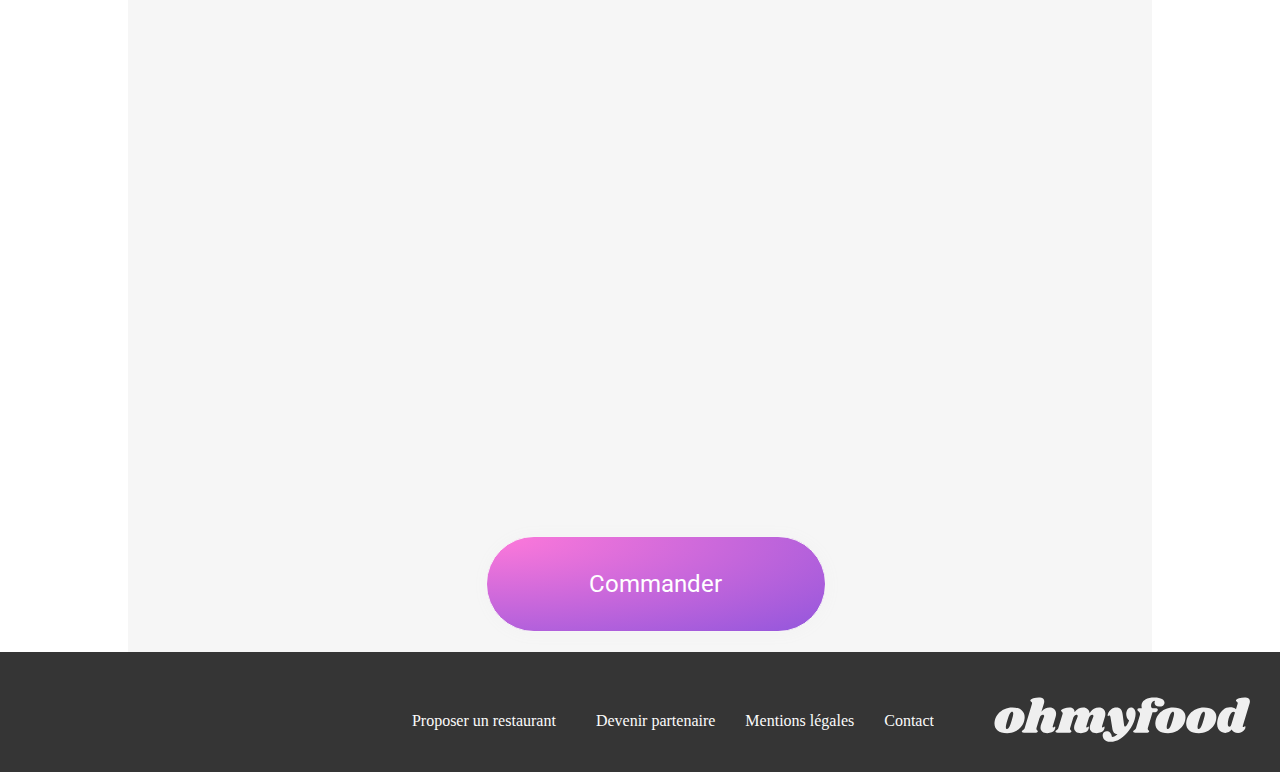
==== commit aa06f70b: "Changement animation apparition menus, pour résoudre décalage petits écrans" ====
--- a/menu_a_la_francaise.html
+++ b/menu_a_la_francaise.html
@@ -10,7 +10,7 @@
     <link href="https://fonts.googleapis.com/css2?family=Roboto:wght@300;500;900&display=swap" rel="stylesheet">
     <link href="https://fonts.googleapis.com/css2?family=Shrikhand&display=swap" rel="stylesheet">
     <link rel="stylesheet"
-        href="https://fonts.googleapis.com/css2?family=Material+Symbols+Outlined:opsz,wght,FILL,GRAD@24,400,0,0" />
+        href="https://fonts.googleapis.com/css2?family=Material+Symbols+Outlined:opsz,wght,FILL,GRAD@24,400,0,0">
     <link rel="stylesheet" href="https://cdnjs.cloudflare.com/ajax/libs/font-awesome/6.2.1/css/all.min.css"
         integrity="sha512-MV7K8+y+gLIBoVD59lQIYicR65iaqukzvf/nwasF0nqhPay5w/9lJmVM2hMDcnK1OnMGCdVK+iQrJ7lzPJQd1w=="
         crossorigin="anonymous" referrerpolicy="no-referrer">
--- a/SCSS/styles_menu.css
+++ b/SCSS/styles_menu.css
@@ -1,3 +1,4 @@
+@charset "UTF-8";
 body {
   margin: 0;
   padding: 0;
@@ -9,8 +10,8 @@
   width: 100%;
   flex-direction: column;
   font-family: "Roboto";
-  padding-bottom: 0px;
-  margin-bottom: 0px;
+  padding: 0px;
+  margin: 0px;
   background-color: white;
 }
 
@@ -60,18 +61,23 @@
   position: relative;
 }
 
+/*******************************  
+
+  apparition des menus 
+
+ *******************************/
 .entrees {
-  transform: translateX(-3000px);
+  opacity: 0;
   animation: dishes_coming 4s forwards;
 }
 
 .plats {
-  transform: translateX(-3000px);
+  opacity: 0;
   animation: dishes_coming 6s forwards;
 }
 
 .desserts {
-  transform: translateX(-3000px);
+  opacity: 0;
   animation: dishes_coming 8s forwards;
 }
 
@@ -80,10 +86,10 @@
     opacity: 0;
   }
   100% {
-    transform: translateX(20px);
     opacity: 1;
   }
 }
+/************** fin apparition menus **************/
 .name_restau {
   display: flex;
   flex-direction: row;
@@ -122,10 +128,16 @@
   overflow: hidden;
 }
 
+/*******************************  
+
+  boutons 
+  & animation pour le sélecteur de plats
+
+ *******************************/
 .btn {
   width: 100%;
   height: 5rem;
-  margin: 30px 0px;
+  margin: 10px 0px;
   padding: 15px;
   display: flex;
   flex-direction: column;
@@ -154,6 +166,7 @@
   background-color: #99E2D0;
   height: 5rem;
   padding: 15px 0px;
+  margin: 0px;
   border-radius: 0 15px 15px 0;
   align-items: center;
   justify-content: center;
@@ -162,6 +175,7 @@
   overflow: hidden;
   color: #fbfbfb;
   font-size: 3rem;
+  margin: 0;
 }
 
 .plat:hover .hidden {
@@ -173,6 +187,7 @@
   border-radius: 15px 0px 0px 15px;
 }
 
+/************** fin sélecteur de plats *************/
 h3 {
   width: 100%;
   margin: 0;
@@ -183,6 +198,11 @@
   margin: 0;
   display: flex;
   justify-content: space-between;
+}
+
+.plat {
+  padding: 0;
+  margin: 0;
 }
 
 .entrees,
